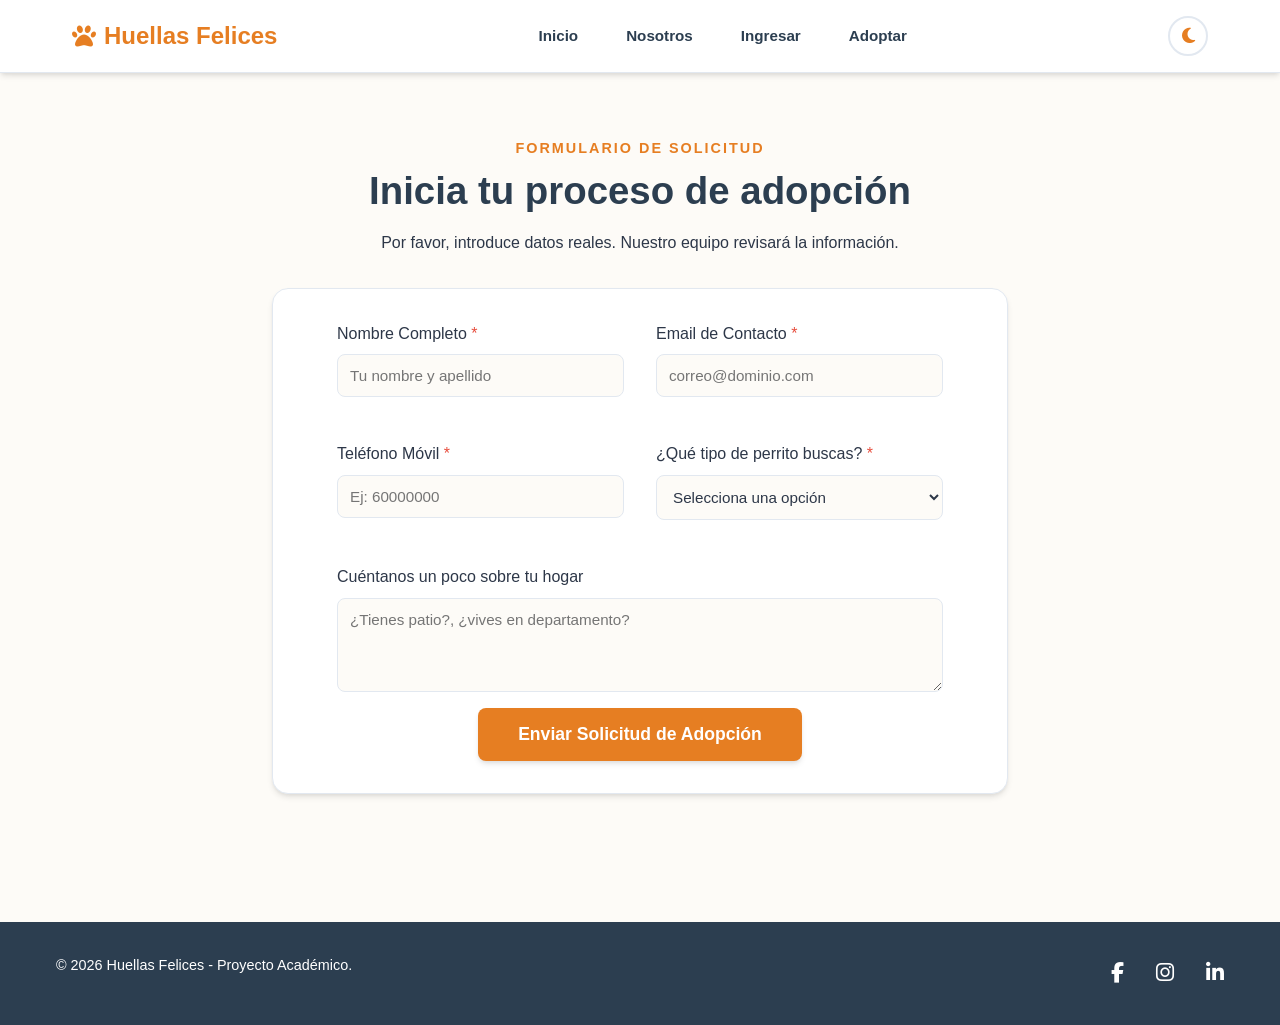
==== adoptar.html @ 3e310ec6 "adoptar" ====
<!DOCTYPE html>
<html lang="es" data-theme="light">
<head>
    <meta charset="UTF-8">
    <meta name="viewport" content="width=device-width, initial-scale=1.0">
    <meta name="description" content="Inicia tu proceso de adopción en Huellas Felices.">
    <title>Huellas Felices | Adoptar</title>
    <link rel="stylesheet" href="https://cdnjs.cloudflare.com/ajax/libs/font-awesome/6.4.0/css/all.min.css" crossorigin="anonymous" />
    <link rel="stylesheet" href="css/variables.css">
    <link rel="stylesheet" href="css/base.css">
    <link rel="stylesheet" href="css/layout.css">
    <link rel="stylesheet" href="css/components.css">
    <script defer src="js/theme.js"></script>
    <script defer src="js/auth.js"></script>
    <script defer src="js/validation.js"></script>
    <script defer src="js/main.js"></script>
</head>
<body>

    <header class="main-header">
        <div class="header-container">
            <a href="index.html" class="logo"><i class="fa-solid fa-paw"></i> Huellas Felices</a>
            <nav class="main-nav" aria-label="Navegación principal">
                <ul>
                    <li><a href="index.html#hero">Inicio</a></li>
                    <li><a href="index.html#nosotros">Nosotros</a></li>
                    <li><a href="ingresar.html" id="nav-auth-link">Ingresar</a></li>
                    <li><a href="adoptar.html">Adoptar</a></li>
                </ul>
            </nav>
            <div class="header-actions">
                <span id="user-profile" class="user-profile hidden">
                    <i class="fa-solid fa-user"></i> <span id="user-display-name"></span>
                    <button id="btn-logout" class="btn-logout" aria-label="Cerrar sesión">Salir</button>
                </span>
                <button id="theme-toggle" class="theme-toggle" aria-label="Alternar modo oscuro/claro">
                    <i class="fa-solid fa-moon"></i>
                </button>
            </div>
        </div>
    </header>

    <main class="section-padding">
        <div class="container form-container reveal-element">
            <div class="text-center">
                <span class="section-subtitle">Formulario de Solicitud</span>
                <h2>Inicia tu proceso de adopción</h2>
                <p>Por favor, introduce datos reales. Nuestro equipo revisará la información.</p>
            </div>

            <form id="adoption-form" class="main-form" novalidate>
                <div class="form-row">
                    <div class="form-group">
                        <label for="adopt-name">Nombre Completo <span class="required">*</span></label>
                        <input type="text" id="adopt-name" name="name" placeholder="Tu nombre y apellido">
                        <span class="error-message" id="error-name" aria-live="polite"></span>
                    </div>
                    <div class="form-group">
                        <label for="adopt-email">Email de Contacto <span class="required">*</span></label>
                        <input type="email" id="adopt-email" name="email" placeholder="correo@dominio.com">
                        <span class="error-message" id="error-email" aria-live="polite"></span>
                    </div>
                </div>

                <div class="form-row">
                    <div class="form-group">
                        <label for="adopt-phone">Teléfono Móvil <span class="required">*</span></label>
                        <input type="tel" id="adopt-phone" name="phone" placeholder="Ej: 60000000">
                        <span class="error-message" id="error-phone" aria-live="polite"></span>
                    </div>
                    <div class="form-group">
                        <label for="adopt-dog">¿Qué tipo de perrito buscas? <span class="required">*</span></label>
                        <select id="adopt-dog" name="dog_preference">
                            <option value="">Selecciona una opción</option>
                            <option value="cachorro">Cachorro (0 - 1 año)</option>
                            <option value="joven">Joven (1 - 4 años)</option>
                            <option value="adulto">Adulto/Senior</option>
                        </select>
                        <span class="error-message" id="error-dog" aria-live="polite"></span>
                    </div>
                </div>

                <div class="form-group">
                    <label for="adopt-msg">Cuéntanos un poco sobre tu hogar</label>
                    <textarea id="adopt-msg" name="message" rows="4" placeholder="¿Tienes patio?, ¿vives en departamento?"></textarea>
                </div>

                <div id="form-global-feedback" class="form-feedback hidden" aria-live="assertive"></div>

                <div class="text-center">
                    <button type="submit" class="btn-submit-large">Enviar Solicitud de Adopción</button>
                </div>
            </form>
        </div>
    </main>

    <footer class="main-footer">
        <div class="footer-container">
            <p>&copy; 2026 Huellas Felices - Proyecto Académico.</p>
            <nav class="social-nav">
                <a href="https://facebook.com" target="_blank" rel="noopener noreferrer"><i class="fa-brands fa-facebook-f"></i></a>
                <a href="https://instagram.com" target="_blank" rel="noopener noreferrer"><i class="fa-brands fa-instagram"></i></a>
                <a href="https://linkedin.com" target="_blank" rel="noopener noreferrer"><i class="fa-brands fa-linkedin-in"></i></a>
            </nav>
        </div>
    </footer>

</body>
</html>
---- css/variables.css ----
/* ==========================================================================
   VARIABLES GLOBALES Y DISEÑO DE TEMAS (Huellas Felices)
   ========================================================================== */

/* Tema Claro por Defecto */
:root,
html[data-theme="light"] {
    /* Colores de Marca (Cálidos y Amigables) */
    --primary-color: #e67e22;
    /* Naranja cálido principal */
    --primary-hover: #d35400;
    /* Naranja más oscuro para interacciones */
    --secondary-color: #2c3e50;
    /* Azul grisáceo para textos fuertes y contraste */
    --accent-color: #f1c40f;
    /* Amarillo/Ámbar para detalles y alertas */

    /* Colores de Fondo (Layout) */
    --bg-main: #fdfbf7;
    /* Fondo general (crema muy suave) */
    --bg-card: #ffffff;
    /* Fondo de tarjetas y contenedores */
    --bg-muted: #f5efe6;
    /* Fondo de secciones secundarias */
    --bg-highlight: #fef5ec;
    /* Fondo sutil para destacar módulos (como login) */

    /* Colores de Texto */
    --text-main: #2d3748;
    /* Texto principal (Gris oscuro, evita el negro puro) */
    --text-muted: #718096;
    /* Texto secundario o leyendas */
    --text-light: #ffffff;
    /* Texto sobre fondos oscuros o botones */

    /* Estados de Validación */
    --color-success: #2ecc71;
    /* Verde para estados válidos y éxito */
    --color-error: #e74c3c;
    /* Rojo para mensajes de error dinámicos */

    /* Efectos Visuales */
    --box-shadow: 0 4px 6px -1px rgba(0, 0, 0, 0.1), 0 2px 4px -1px rgba(0, 0, 0, 0.06);
    --shadow-hover: 0 10px 15px -3px rgba(0, 0, 0, 0.1), 0 4px 6px -2px rgba(0, 0, 0, 0.05);
    --border-color: #e2e8f0;
}

/* Tema Oscuro (Se activa dinámicamente con JavaScript) */
html[data-theme="dark"] {
    /* Colores de Marca Ajustados para Pantallas Oscuras */
    --primary-color: #ff9f43;
    /* Naranja ligeramente más brillante */
    --primary-hover: #ffb167;
    --secondary-color: #ecf0f1;
    --accent-color: #f39c12;

    /* Colores de Fondo (Invertidos para confort visual) */
    --bg-main: #121212;
    /* Fondo oscuro profundo */
    --bg-card: #1e1e1e;
    /* Gris superficie para tarjetas */
    --bg-muted: #252525;
    /* Gris para secciones alternas */
    --bg-highlight: #2c2520;
    /* Tono marrón/oscuro cálido para destacar */

    /* Colores de Texto */
    --text-main: #f3f4f6;
    /* Blanco roto para lectura cómoda */
    --text-muted: #9ca3af;
    /* Gris claro para texto secundario */
    --text-light: #121212;
    /* Texto oscuro para usar sobre botones claros */

    /* Estados de Validación Adaptados */
    --color-success: #2ea44f;
    --color-error: #ff6b6b;
    /* Rojo más claro para que resalte en fondo oscuro */

    /* Efectos Visuales Adaptados */
    --box-shadow: 0 4px 6px -1px rgba(0, 0, 0, 0.5);
    --shadow-hover: 0 10px 15px -3px rgba(0, 0, 0, 0.7);
    --border-color: #333333;
}

/* Variables Estructurales Invariables (Comunes a ambos temas) */
:root {
    /* Tipografía */
    --font-main: 'Segoe UI', Tahoma, Geneva, Verdana, sans-serif;

    /* Bordes y Esquinas (Look amigable y redondeado) */
    --border-radius-sm: 4px;
    --border-radius-md: 8px;
    --border-radius-lg: 16px;
    --border-radius-round: 50%;

    /* Transiciones del Sistema (Suavidad obligatoria para el requerimiento) */
    --transition-fast: background-color 0.2s ease, color 0.2s ease, transform 0.2s ease;
    --transition-smooth: background-color 0.4s ease, color 0.4s ease, border-color 0.4s ease, box-shadow 0.4s ease;
    --transition-reveal: opacity 0.8s ease-out, transform 0.8s ease-out;

    /* Espaciados Base (Escalabilidad del Layout) */
    --spacing-xs: 0.5rem;
    --spacing-sm: 1rem;
    --spacing-md: 2rem;
    --spacing-lg: 4rem;
}
---- css/base.css ----
/* ==========================================================================
   RESET MODERNO Y ESTILOS BASE GLOBALES (Mobile-First)
   ========================================================================== */

/* Coherencia en el cálculo de tamaños con box-sizing */
*,
*::before,
*::after {
    box-sizing: border-box;
    margin: 0;
    padding: 0;
}

/* Suavizado de scroll nativo para los anclajes internos */
html {
    scroll-behavior: smooth;
    text-size-adjust: 100%;
}

/* Configuración del cuerpo con transiciones para Modo Oscuro */
body {
    font-family: var(--font-main);
    background-color: var(--bg-main);
    color: var(--text-main);
    line-height: 1.6;
    overflow-x: hidden;
    -webkit-font-smoothing: antialiased;
    -moz-osx-font-smoothing: grayscale;
    transition: var(--transition-smooth);
}

/* Tipografía Semántica y Escalable */
h1,
h2,
h3,
h4 {
    color: var(--secondary-color);
    font-weight: 700;
    line-height: 1.2;
    transition: color 0.4s ease;
}

h1 {
    font-size: 2.2rem;
}

h2 {
    font-size: 1.8rem;
    margin-bottom: var(--spacing-sm);
}

h3 {
    font-size: 1.4rem;
    margin-bottom: var(--spacing-xs);
}

p {
    margin-bottom: var(--spacing-sm);
}

/* Elementos de Enlace e Interactivos */
a {
    color: var(--primary-color);
    text-decoration: none;
    transition: var(--transition-fast);
}

a:hover {
    color: var(--primary-hover);
}

img {
    max-width: 100%;
    height: auto;
    display: block;
}

ul {
    list-style: none;
}

/* ==========================================================================
   CLASES UTILITARIAS GLOBALES
   ========================================================================== */

/* Contenedor adaptativo centralizado */
.container {
    width: 100%;
    padding-right: var(--spacing-sm);
    padding-left: var(--spacing-sm);
    margin-right: auto;
    margin-left: auto;
}

/* Breakpoint base para escritorio en contenedores */
@media (min-width: 768px) {
    .container {
        max-width: 1140px;
        padding-right: var(--spacing-md);
        padding-left: var(--spacing-md);
    }

    h1 {
        font-size: 3rem;
    }

    h2 {
        font-size: 2.4rem;
    }
}

/* Espaciados y Alineaciones estándares */
.section-padding {
    padding: var(--spacing-md) 0;
}

@media (min-width: 768px) {
    .section-padding {
        padding: var(--spacing-lg) 0;
    }
}

.text-center {
    text-align: center;
}

.hidden {
    display: none !important;
}

/* Subtítulos de sección decorativos */
.section-subtitle {
    display: block;
    color: var(--primary-color);
    font-size: 0.9rem;
    text-transform: uppercase;
    font-weight: 700;
    letter-spacing: 2px;
    margin-bottom: var(--spacing-xs);
}

.lead-text {
    font-size: 1.1rem;
    color: var(--text-muted);
    max-width: 700px;
    margin-left: auto;
    margin-right: auto;
}

/* ==========================================================================
   HOOKS DE ANIMACIÓN (Scroll Reveal - Intersection Observer)
   ========================================================================== */

/* Estado inicial: El elemento está oculto y desplazado hacia abajo */
.reveal-element {
    opacity: 0;
    transform: translateY(30px);
    transition: var(--transition-reveal);
    will-change: transform, opacity;
    /* Optimización de rendimiento para GPU */
}

/* Estado activo: Se inyecta mediante JS cuando entra en el Viewport */
.reveal-element.revealed {
    opacity: 1;
    transform: translateY(0);
}
---- css/layout.css ----
/* ==========================================================================
   ESTRUCTURA DE CONTENEDORES Y LAYOUT (Mobile-First)
   ========================================================================== */

/* --- 1. ENCABEZADO PRINCIPAL (HEADER) --- */
.main-header {
    background-color: var(--bg-card);
    border-bottom: 1px solid var(--border-color);
    position: sticky;
    top: 0;
    z-index: 1000;
    /* Asegura que se mantenga sobre el carrusel */
    box-shadow: var(--box-shadow);
    transition: var(--transition-smooth);
}

.header-container {
    display: flex;
    flex-direction: column;
    align-items: center;
    gap: var(--spacing-sm);
    padding: var(--spacing-sm);
    max-width: 1200px;
    margin: 0 auto;
}

.logo {
    font-size: 1.5rem;
    font-weight: 800;
    color: var(--primary-color);
    display: flex;
    align-items: center;
    gap: 0.5rem;
}

/* Navegación móvil */
.main-nav ul {
    display: flex;
    gap: var(--spacing-sm);
    flex-wrap: wrap;
    justify-content: center;
}

.main-nav a {
    font-weight: 600;
    color: var(--secondary-color);
    padding: 0.25rem 0.5rem;
    font-size: 0.95rem;
}

.main-nav a:hover {
    color: var(--primary-color);
}

/* Acciones del Header (Perfil, Botón de Tema) */
.header-actions {
    display: flex;
    align-items: center;
    gap: var(--spacing-sm);
}

/* Ajustes de Layout para Escritorio (Header) */
@media (min-width: 768px) {
    .header-container {
        flex-direction: row;
        justify-content: space-between;
        padding: var(--spacing-sm) var(--spacing-md);
    }

    .main-nav ul {
        gap: var(--spacing-md);
    }
}


/* --- 2. SECCIÓN DESTACADA DE AUTENTICACIÓN --- */
.highlight-bg {
    background-color: var(--bg-highlight);
    transition: var(--transition-smooth);
}

.auth-wrapper {
    display: flex;
    justify-content: center;
    align-items: center;
    min-height: 400px;
}


/* --- 3. MAQUETACIÓN DE FORMULARIOS RECOLECTORES --- */
.form-container {
    max-width: 800px;
    margin: 0 auto;
}

.main-form {
    background-color: var(--bg-card);
    padding: var(--spacing-md);
    border-radius: var(--border-radius-lg);
    box-shadow: var(--box-shadow);
    border: 1px solid var(--border-color);
    margin-top: var(--spacing-md);
    transition: var(--transition-smooth);
}

/* Grid dinámico para los campos del formulario */
.form-row {
    display: grid;
    grid-template-columns: 1fr;
    /* 1 Sola columna en dispositivos móviles */
    gap: var(--spacing-sm);
    margin-bottom: var(--spacing-sm);
}

.form-group {
    display: flex;
    flex-direction: column;
    gap: var(--spacing-xs);
}

/* Transformación a 2 columnas en pantallas medianas/grandes */
@media (min-width: 768px) {
    .main-form {
        padding: var(--spacing-md) var(--spacing-lg);
    }

    .form-row {
        grid-template-columns: repeat(2, 1fr);
        /* 2 Columnas idénticas en Escritorio */
        gap: var(--spacing-md);
    }
}


/* --- 4. PIE DE PÁGINA SEMÁNTICO (FOOTER) --- */
.main-footer {
    background-color: var(--secondary-color);
    color: #ffffff;
    /* El footer mantiene contraste fijo */
    padding: var(--spacing-md) 0;
    margin-top: var(--spacing-lg);
}

.footer-container {
    display: flex;
    flex-direction: column;
    align-items: center;
    gap: var(--spacing-sm);
    max-width: 1200px;
    margin: 0 auto;
    padding: 0 var(--spacing-sm);
    text-align: center;
    font-size: 0.9rem;
}

.social-nav {
    display: flex;
    gap: var(--spacing-md);
}

.social-nav a {
    color: #ffffff;
    font-size: 1.3rem;
    display: inline-block;
    transition: var(--transition-fast);
}

.social-nav a:hover {
    color: var(--primary-color);
    transform: translateY(-3px);
    /* Pequeño salto interactivo */
}

/* Ajustes de Layout para Escritorio (Footer) */
@media (min-width: 768px) {
    .footer-container {
        flex-direction: row;
        justify-content: space-between;
        text-align: left;
    }
}
---- css/components.css ----
/* ==========================================================================
   ESTILOS DE COMPONENTES AISLADOS (Huellas Felices)
   ========================================================================== */

/* --- 1. COMPONENTE: BOTONES --- */
.btn-cta,
.btn-submit,
.btn-submit-large {
    display: inline-block;
    background-color: var(--primary-color);
    color: #ffffff;
    font-weight: 700;
    border: none;
    border-radius: var(--border-radius-md);
    cursor: pointer;
    text-align: center;
    transition: var(--transition-fast);
}

.btn-cta {
    padding: 0.8rem 1.8rem;
    font-size: 1rem;
    box-shadow: 0 4px 15px rgba(230, 126, 34, 0.4);
}

.btn-cta:hover {
    background-color: var(--primary-hover);
    color: #ffffff;
    transform: translateY(-2px);
}

.btn-submit {
    width: 100%;
    padding: 0.75rem;
    font-size: 1rem;
}

.btn-submit:hover {
    background-color: var(--primary-hover);
}

.btn-submit-large {
    padding: 1rem 2.5rem;
    font-size: 1.1rem;
    margin-top: var(--spacing-sm);
    box-shadow: var(--box-shadow);
}

.btn-submit-large:hover {
    background-color: var(--primary-hover);
    transform: translateY(-2px);
    box-shadow: var(--shadow-hover);
}

/* Conmutador de Tema (Claro/Oscuro) */
.theme-toggle {
    background: none;
    border: 2px solid var(--border-color);
    color: var(--primary-color);
    width: 40px;
    height: 40px;
    border-radius: var(--border-radius-round);
    cursor: pointer;
    display: flex;
    align-items: center;
    justify-content: center;
    font-size: 1.1rem;
    transition: var(--transition-smooth);
}

.theme-toggle:hover {
    background-color: var(--primary-color);
    color: #ffffff;
    border-color: var(--primary-color);
}

/* Botón de Salida (Logout) */
.btn-logout {
    background-color: transparent;
    border: 1px solid var(--color-error);
    color: var(--color-error);
    padding: 0.2rem 0.6rem;
    border-radius: var(--border-radius-sm);
    font-size: 0.8rem;
    cursor: pointer;
    font-weight: 600;
    margin-left: 0.5rem;
    transition: var(--transition-fast);
}

.btn-logout:hover {
    background-color: var(--color-error);
    color: #ffffff;
}


/* --- 2. COMPONENTE: CARRUSEL HERO (FADE SLIDER NATIVO) --- */
.hero-carousel {
    position: relative;
    width: 100%;
    height: 60vh;
    /* Altura adaptativa en móviles */
    min-height: 400px;
    overflow: hidden;
    background-color: #000;
    /* Evita destellos blancos durante transiciones */
}

.carousel-track-container {
    width: 100%;
    height: 100%;
}

.carousel-track {
    position: relative;
    width: 100%;
    height: 100%;
}

.carousel-slide {
    position: absolute;
    top: 0;
    left: 0;
    width: 100%;
    height: 100%;
    opacity: 0;
    z-index: 1;
    transition: opacity 0.8s ease-in-out;
    /* Transición suave requerida */
}

.carousel-slide.active {
    opacity: 1;
    z-index: 2;
}

.carousel-slide img {
    width: 100%;
    height: 100%;
    object-fit: cover;
    /* Recorte inteligente adaptativo */
    filter: brightness(55%);
    /* Filtro oscuro para garantizar contraste de texto */
}

/* Captions / Textos del Hero */
.carousel-caption {
    position: absolute;
    top: 50%;
    left: 50%;
    transform: translate(-50%, -50%);
    width: 85%;
    max-width: 800px;
    color: #ffffff;
    text-align: center;
    z-index: 3;
}

.carousel-caption h1 {
    color: #ffffff;
    margin-bottom: var(--spacing-sm);
    text-shadow: 0 2px 10px rgba(0, 0, 0, 0.5);
}

.carousel-caption p {
    font-size: 1.1rem;
    margin-bottom: var(--spacing-md);
    text-shadow: 0 2px 8px rgba(0, 0, 0, 0.5);
}

/* Flechas de Navegación */
.carousel-btn {
    position: absolute;
    top: 50%;
    transform: translateY(-50%);
    background-color: rgba(255, 255, 255, 0.2);
    color: #ffffff;
    border: none;
    width: 45px;
    height: 45px;
    border-radius: var(--border-radius-round);
    cursor: pointer;
    font-size: 1.2rem;
    z-index: 10;
    display: flex;
    align-items: center;
    justify-content: center;
    transition: var(--transition-fast);
}

.carousel-btn:hover {
    background-color: var(--primary-color);
}

.btn-prev {
    left: var(--spacing-sm);
}

.btn-next {
    right: var(--spacing-sm);
}

@media (min-width: 768px) {
    .hero-carousel {
        height: 75vh;
    }

    .carousel-caption p {
        font-size: 1.3rem;
    }

    .btn-prev {
        left: var(--spacing-md);
    }

    .btn-next {
        right: var(--spacing-md);
    }
}


/* --- 3. COMPONENTE: MÓDULO DE PROPUESTA DE VALOR --- */
.value-proposition {
    background-color: var(--bg-card);
    padding: var(--spacing-md);
    border-radius: var(--border-radius-lg);
    box-shadow: var(--box-shadow);
    margin-top: var(--spacing-md);
    border-left: 5px solid var(--primary-color);
    transition: var(--transition-smooth);
}

.highlight-text {
    font-size: 1.4rem;
    font-weight: 700;
    color: var(--primary-color);
    margin-bottom: var(--spacing-xs);
}


/* --- 4. COMPONENTE: TARJETA DE AUTENTICACIÓN (LOGIN/REGISTRO) --- */
.auth-box-container {
    background-color: var(--bg-card);
    width: 100%;
    max-width: 450px;
    border-radius: var(--border-radius-lg);
    box-shadow: var(--box-shadow);
    border: 1px solid var(--border-color);
    overflow: hidden;
    transition: var(--transition-smooth);
}

.auth-tabs {
    display: flex;
    background-color: var(--bg-muted);
    border-bottom: 1px solid var(--border-color);
    transition: var(--transition-smooth);
}

.auth-tab {
    flex: 1;
    padding: 1rem;
    background: none;
    border: none;
    font-size: 1rem;
    font-weight: 600;
    color: var(--text-muted);
    cursor: pointer;
    transition: var(--transition-fast);
}

.auth-tab.active {
    background-color: var(--bg-card);
    color: var(--primary-color);
    border-bottom: 2px solid var(--primary-color);
}

.auth-form {
    padding: var(--spacing-md);
    display: none;
    /* Oculto por defecto */
}

.auth-form.active-form {
    display: block;
    /* Solo se renderiza el formulario activo */
}

.auth-form h3 {
    text-align: center;
    margin-bottom: var(--spacing-sm);
}

.success-icon {
    font-size: 3.5rem;
    color: var(--color-success);
    margin-bottom: var(--spacing-sm);
}

.info-text {
    color: var(--text-muted);
    font-size: 0.95rem;
    margin-top: var(--spacing-xs);
}

.user-profile {
    display: flex;
    align-items: center;
    font-size: 0.9rem;
    font-weight: 600;
    color: var(--text-main);
    background-color: var(--bg-muted);
    padding: 0.3rem 0.6rem;
    border-radius: var(--border-radius-md);
}


/* --- 5. COMPONENTE: INPUTS Y MENSAJES DE ERROR --- */
input[type="text"],
input[type="email"],
input[type="password"],
input[type="tel"],
select,
textarea {
    width: 100%;
    padding: 0.75rem;
    border: 1px solid var(--border-color);
    border-radius: var(--border-radius-md);
    background-color: var(--bg-main);
    color: var(--text-main);
    font-family: var(--font-main);
    font-size: 0.95rem;
    transition: var(--transition-fast);
}

/* Estados de Enfoque (Focus) */
input:focus,
select:focus,
textarea:focus {
    outline: none;
    border-color: var(--primary-color);
    box-shadow: 0 0 0 3px rgba(230, 126, 34, 0.2);
}

.required {
    color: var(--color-error);
}

/* Clases de Control Dinámico inyectadas por JS */
input.invalid,
select.invalid {
    border-color: var(--color-error) !important;
    background-color: rgba(231, 76, 60, 0.03);
}

input.valid,
select.valid {
    border-color: var(--color-success) !important;
    background-color: rgba(46, 204, 113, 0.03);
}

/* Espacio reservado para el mensaje de error para evitar saltos bruscos en el DOM */
.error-message {
    color: var(--color-error);
    font-size: 0.8rem;
    font-weight: 600;
    min-height: 18px;
    display: block;
    margin-top: 2px;
}

/* Feedback Global Post-Envío */
.form-feedback {
    padding: 1rem;
    border-radius: var(--border-radius-md);
    margin-bottom: var(--spacing-sm);
    font-weight: 600;
    text-align: center;
}

.form-feedback.success {
    background-color: rgba(46, 204, 113, 0.15);
    color: var(--color-success);
    border: 1px solid var(--color-success);
}
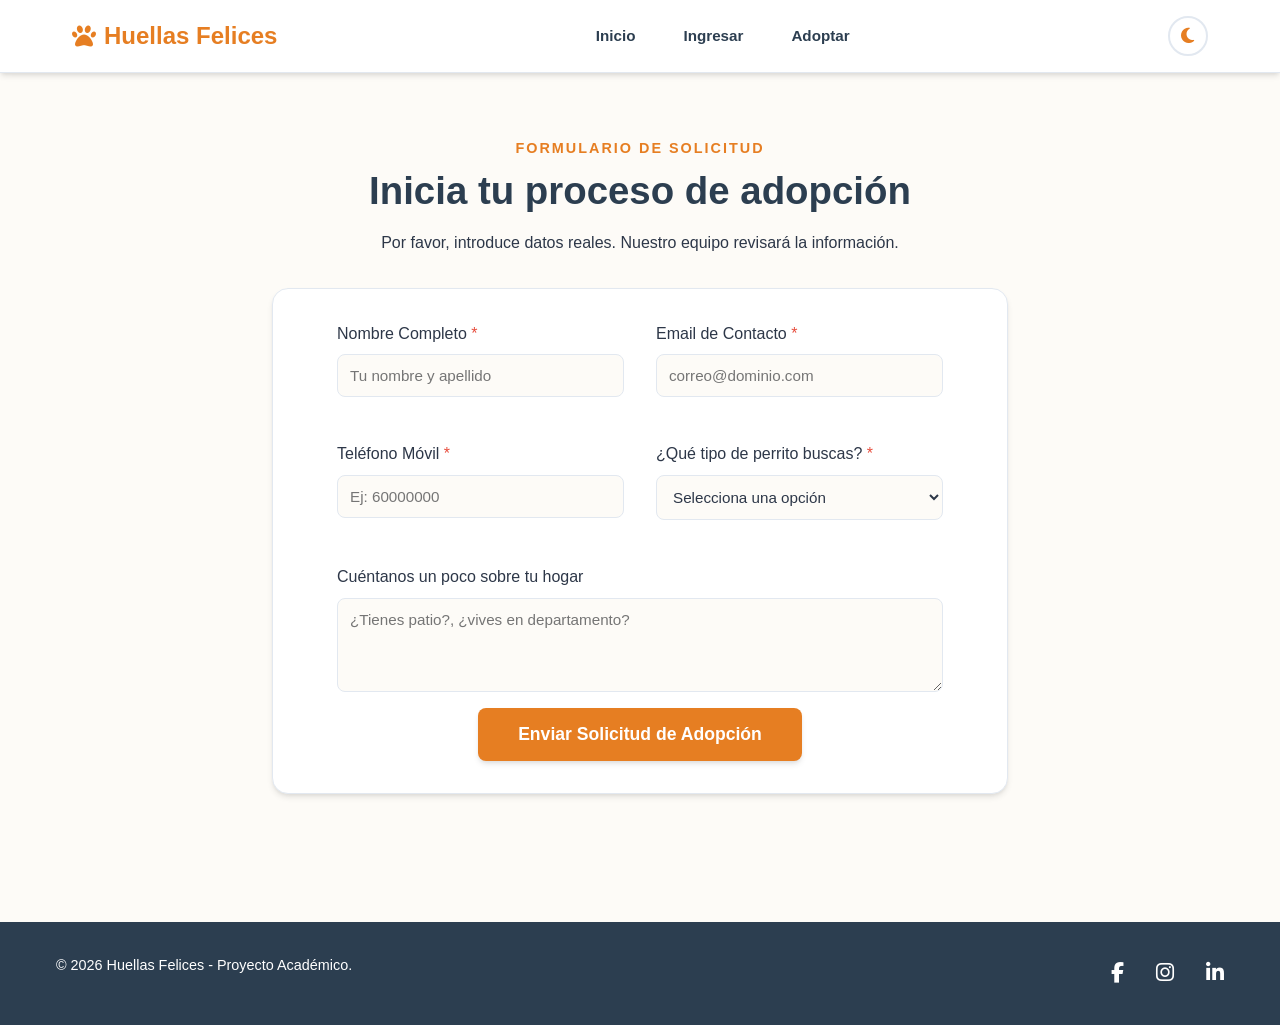
==== commit f37d5ec0: "nous" ====
--- a/adoptar.html
+++ b/adoptar.html
@@ -1,11 +1,13 @@
 <!DOCTYPE html>
 <html lang="es" data-theme="light">
+
 <head>
     <meta charset="UTF-8">
     <meta name="viewport" content="width=device-width, initial-scale=1.0">
     <meta name="description" content="Inicia tu proceso de adopción en Huellas Felices.">
     <title>Huellas Felices | Adoptar</title>
-    <link rel="stylesheet" href="https://cdnjs.cloudflare.com/ajax/libs/font-awesome/6.4.0/css/all.min.css" crossorigin="anonymous" />
+    <link rel="stylesheet" href="https://cdnjs.cloudflare.com/ajax/libs/font-awesome/6.4.0/css/all.min.css"
+        crossorigin="anonymous" />
     <link rel="stylesheet" href="css/variables.css">
     <link rel="stylesheet" href="css/base.css">
     <link rel="stylesheet" href="css/layout.css">
@@ -15,6 +17,7 @@
     <script defer src="js/validation.js"></script>
     <script defer src="js/main.js"></script>
 </head>
+
 <body>
 
     <header class="main-header">
@@ -23,7 +26,6 @@
             <nav class="main-nav" aria-label="Navegación principal">
                 <ul>
                     <li><a href="index.html#hero">Inicio</a></li>
-                    <li><a href="index.html#nosotros">Nosotros</a></li>
                     <li><a href="ingresar.html" id="nav-auth-link">Ingresar</a></li>
                     <li><a href="adoptar.html">Adoptar</a></li>
                 </ul>
@@ -82,7 +84,8 @@
 
                 <div class="form-group">
                     <label for="adopt-msg">Cuéntanos un poco sobre tu hogar</label>
-                    <textarea id="adopt-msg" name="message" rows="4" placeholder="¿Tienes patio?, ¿vives en departamento?"></textarea>
+                    <textarea id="adopt-msg" name="message" rows="4"
+                        placeholder="¿Tienes patio?, ¿vives en departamento?"></textarea>
                 </div>
 
                 <div id="form-global-feedback" class="form-feedback hidden" aria-live="assertive"></div>
@@ -98,12 +101,16 @@
         <div class="footer-container">
             <p>&copy; 2026 Huellas Felices - Proyecto Académico.</p>
             <nav class="social-nav">
-                <a href="https://facebook.com" target="_blank" rel="noopener noreferrer"><i class="fa-brands fa-facebook-f"></i></a>
-                <a href="https://instagram.com" target="_blank" rel="noopener noreferrer"><i class="fa-brands fa-instagram"></i></a>
-                <a href="https://linkedin.com" target="_blank" rel="noopener noreferrer"><i class="fa-brands fa-linkedin-in"></i></a>
+                <a href="https://facebook.com" target="_blank" rel="noopener noreferrer"><i
+                        class="fa-brands fa-facebook-f"></i></a>
+                <a href="https://instagram.com" target="_blank" rel="noopener noreferrer"><i
+                        class="fa-brands fa-instagram"></i></a>
+                <a href="https://linkedin.com" target="_blank" rel="noopener noreferrer"><i
+                        class="fa-brands fa-linkedin-in"></i></a>
             </nav>
         </div>
     </footer>
 
 </body>
+
 </html>
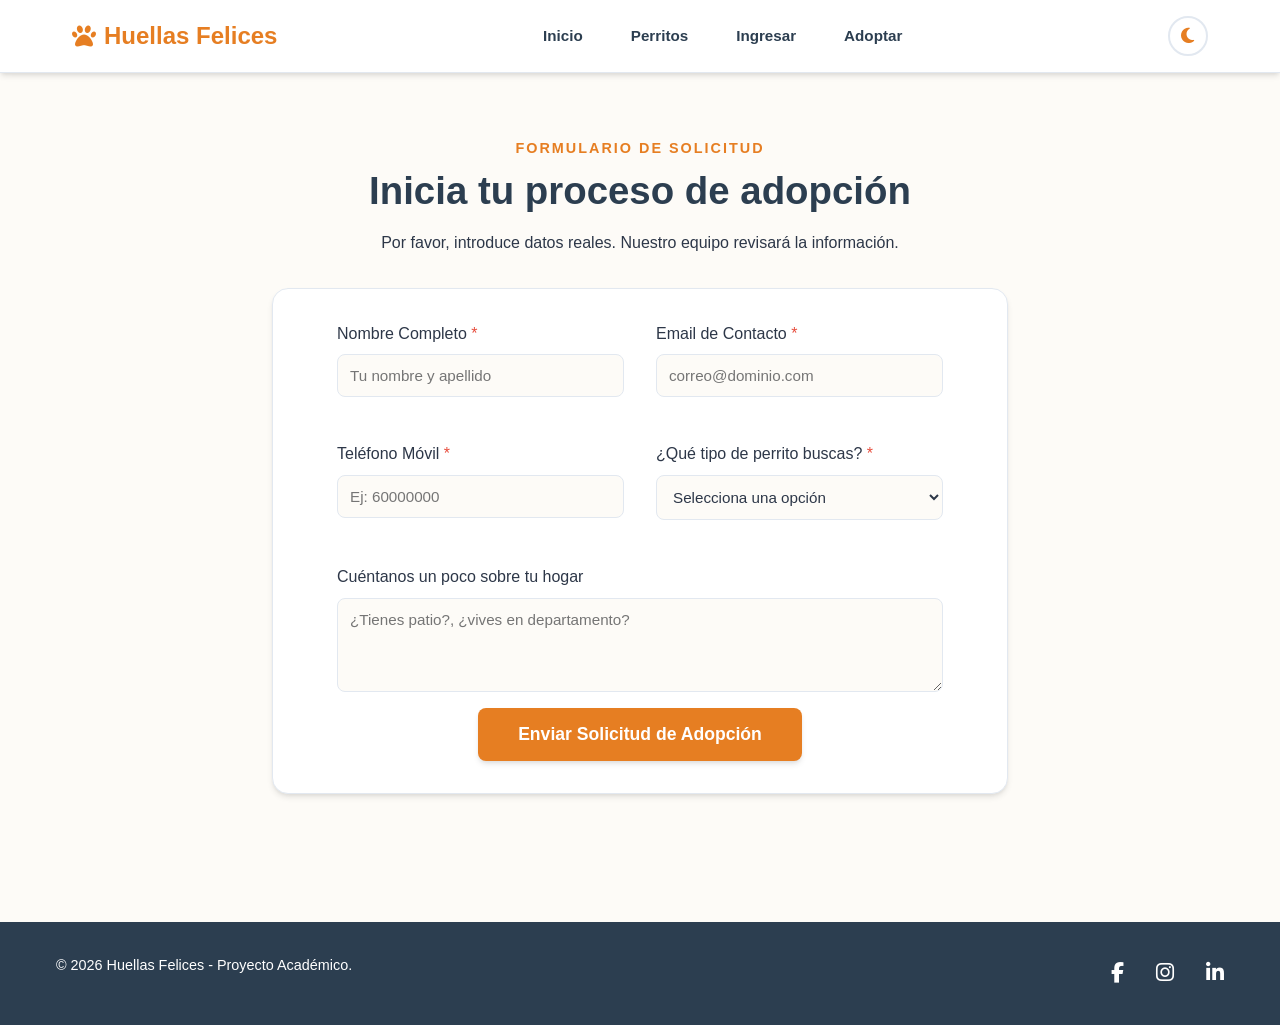
==== commit 1cf4b0e0: "actualizacion" ====
--- a/adoptar.html
+++ b/adoptar.html
@@ -26,6 +26,7 @@
             <nav class="main-nav" aria-label="Navegación principal">
                 <ul>
                     <li><a href="index.html#hero">Inicio</a></li>
+                    <li><a href="perros.html">Perritos</a></li>
                     <li><a href="ingresar.html" id="nav-auth-link">Ingresar</a></li>
                     <li><a href="adoptar.html">Adoptar</a></li>
                 </ul>
--- a/css/components.css
+++ b/css/components.css
@@ -382,4 +382,99 @@
     background-color: rgba(46, 204, 113, 0.15);
     color: var(--color-success);
     border: 1px solid var(--color-success);
+}
+
+/* Rejilla de tarjetas */
+.dogs-grid {
+    display: grid;
+    grid-template-columns: repeat(auto-fit, minmax(300px, 1fr));
+    gap: 2rem;
+    margin-top: 2.5rem;
+}
+
+/* Tarjeta individual */
+.dog-card {
+    background-color: var(--card-bg, #ffffff);
+    border-radius: 12px;
+    overflow: hidden;
+    box-shadow: 0 4px 15px rgba(0, 0, 0, 0.05);
+    transition: transform 0.3s ease, box-shadow 0.3s ease;
+}
+
+.dog-card:hover {
+    transform: translateY(-5px);
+    box-shadow: 0 8px 25px rgba(0, 0, 0, 0.1);
+}
+
+/* Contenedor de Imagen y Badge */
+.dog-image-container {
+    position: relative;
+    height: 240px;
+}
+
+.dog-image-container img {
+    width: 100%;
+    height: 100%;
+    object-fit: cover;
+}
+
+.dog-badge {
+    position: absolute;
+    top: 1rem;
+    right: 1rem;
+    padding: 0.4rem 1rem;
+    border-radius: 50px;
+    font-size: 0.85rem;
+    font-weight: bold;
+    color: #fff;
+}
+
+.badge-puppy { background-color: #3498db; }
+.badge-young { background-color: #2ecc71; }
+.badge-adult { background-color: #f39c12; }
+
+/* Contenido de texto */
+.dog-card-content {
+    padding: 1.5rem;
+}
+
+.dog-features {
+    list-style: none;
+    padding: 0;
+    margin: 1rem 0;
+    font-size: 0.95rem;
+}
+
+.dog-features li {
+    margin-bottom: 0.5rem;
+}
+
+.dog-features i {
+    color: var(--primary-color);
+    margin-right: 0.5rem;
+    width: 18px;
+}
+
+.dog-description {
+    font-size: 0.9rem;
+    line-height: 1.5;
+    margin-bottom: 1.5rem;
+    color: var(--text-muted, #666);
+}
+
+/* Botón de Adopción */
+.btn-card-adopt {
+    display: block;
+    text-align: center;
+    background-color: var(--primary-color);
+    color: white;
+    padding: 0.8rem;
+    border-radius: 8px;
+    text-decoration: none;
+    font-weight: bold;
+    transition: background-color 0.2s ease;
+}
+
+.btn-card-adopt:hover {
+    background-color: var(--primary-dark, #d35400);
 }
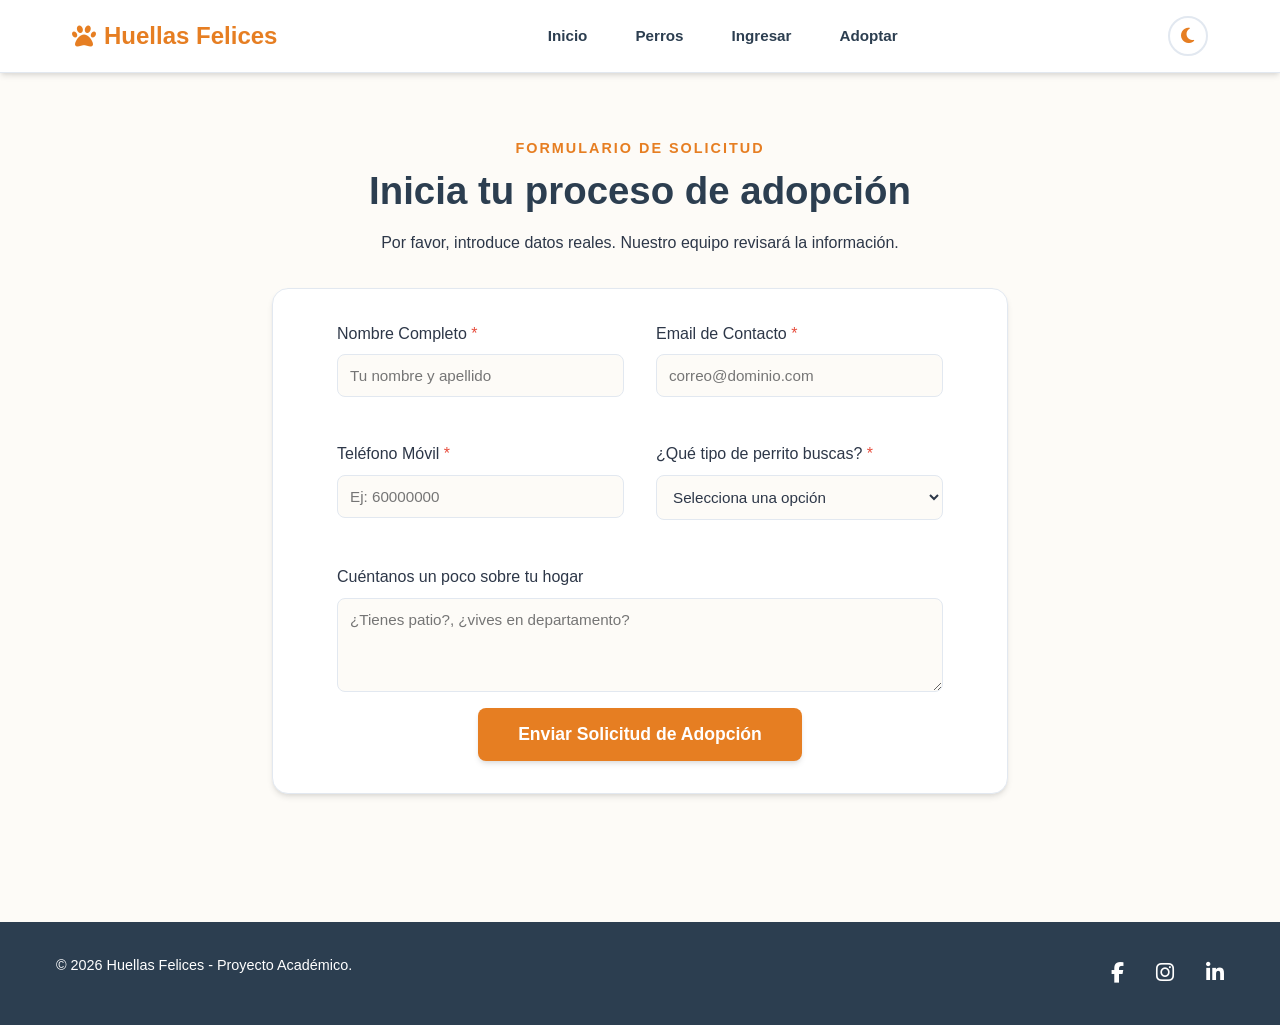
==== commit 4a0cb3fc: "burger" ====
--- a/adoptar.html
+++ b/adoptar.html
@@ -23,14 +23,23 @@
     <header class="main-header">
         <div class="header-container">
             <a href="index.html" class="logo"><i class="fa-solid fa-paw"></i> Huellas Felices</a>
-            <nav class="main-nav" aria-label="Navegación principal">
+
+            <!-- BOTÓN HAMBURGUESA: Invisible en PC, visible en móviles -->
+            <button id="menu-toggle-btn" class="menu-toggle-btn" aria-label="Abrir menú de navegación"
+                aria-expanded="false">
+                <i class="fa-solid fa-bars"></i>
+            </button>
+
+            <!-- Se añade el id="main-nav" para controlarlo desde JavaScript -->
+            <nav id="main-nav" class="main-nav" aria-label="Navegación principal">
                 <ul>
-                    <li><a href="index.html#hero">Inicio</a></li>
-                    <li><a href="perros.html">Perritos</a></li>
+                    <li><a href="index.html">Inicio</a></li>
+                    <li><a href="perros.html">Perros</a></li>
                     <li><a href="ingresar.html" id="nav-auth-link">Ingresar</a></li>
                     <li><a href="adoptar.html">Adoptar</a></li>
                 </ul>
             </nav>
+
             <div class="header-actions">
                 <span id="user-profile" class="user-profile hidden">
                     <i class="fa-solid fa-user"></i> <span id="user-display-name"></span>
--- a/css/layout.css
+++ b/css/layout.css
@@ -178,4 +178,93 @@
         justify-content: space-between;
         text-align: left;
     }
+}
+
+/* ==========================================================================
+   ESTILOS DEL COMPONENTE NAV RESPONSIVO
+   ========================================================================== */
+
+/* Por defecto en Escritorio (PC) el botón es invisible */
+.menu-toggle-btn {
+    display: none;
+    background: none;
+    border: none;
+    color: var(--text-color, #333);
+    font-size: 1.5rem;
+    cursor: pointer;
+    padding: 0.5rem;
+    transition: color 0.2s ease;
+}
+
+.menu-toggle-btn:hover {
+    color: var(--primary-color);
+}
+
+/* Media Query para Tablets y Celulares (Pantallas angostas) */
+@media (max-width: 768px) {
+    .main-header {
+        position: relative; /* Bloque de contención para el menú absoluto */
+    }
+
+    /* Mostrar botón hamburguesa */
+    .menu-toggle-btn {
+        display: block;
+        order: 2; /* Forzar orden posicional al lado de las acciones */
+    }
+
+    .header-actions {
+        order: 3;
+    }
+
+    /* Transformar el menú de navegación en un panel flotante desplegable */
+    .main-nav {
+        display: none; /* Oculto por defecto */
+        position: absolute;
+        top: 100%; /* Se posiciona exactamente debajo del header */
+        left: 0;
+        width: 100%;
+        background-color: var(--header-bg, #ffffff);
+        border-top: 1px solid rgba(0, 0, 0, 0.05);
+        box-shadow: 0 8px 16px rgba(0, 0, 0, 0.1);
+        padding: 1.5rem 0;
+        z-index: 999;
+    }
+
+    /* Clase que inyecta JavaScript al hacer click */
+    .main-nav.nav-open {
+        display: block;
+        animation: slideDownMenu 0.25s ease-out forwards;
+    }
+
+    /* Reestructurar la lista horizontal de PC a vertical para celular */
+    .main-nav ul {
+        flex-direction: column;
+        align-items: center;
+        gap: 1.2rem;
+        padding: 0;
+        margin: 0;
+    }
+
+    .main-nav ul li {
+        width: 100%;
+        text-align: center;
+    }
+
+    .main-nav ul li a {
+        display: block;
+        padding: 0.6rem 0;
+        font-size: 1.1rem;
+    }
+}
+
+/* Animación de entrada fluida para el menú desplegable */
+@keyframes slideDownMenu {
+    from {
+        opacity: 0;
+        transform: translateY(-10px);
+    }
+    to {
+        opacity: 1;
+        transform: translateY(0);
+    }
 }
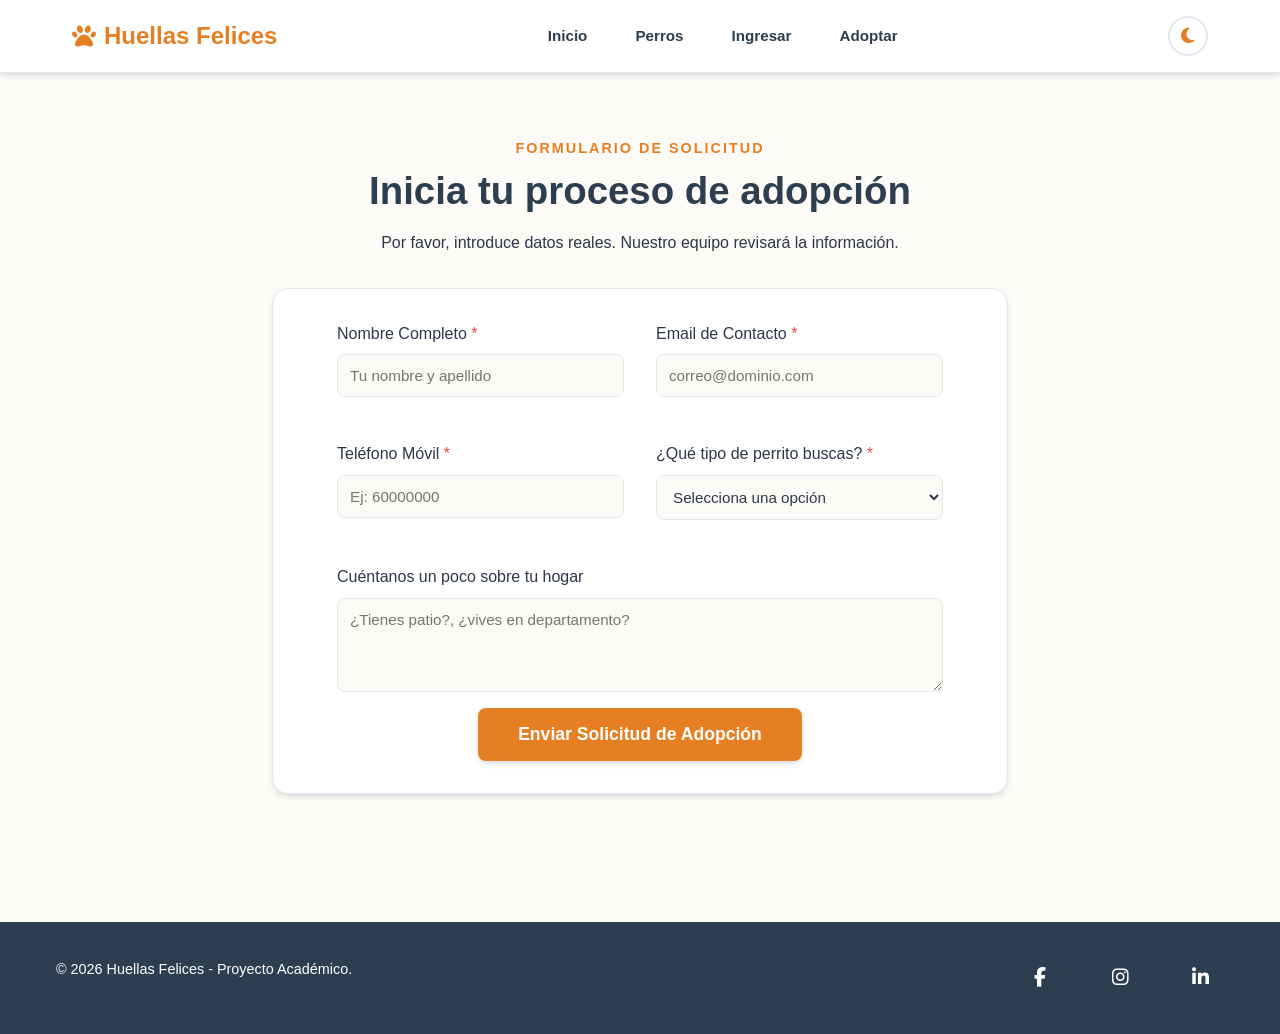
==== commit d6eaeb90: "retoque24" ====
--- a/adoptar.html
+++ b/adoptar.html
@@ -6,8 +6,9 @@
     <meta name="viewport" content="width=device-width, initial-scale=1.0">
     <meta name="description" content="Inicia tu proceso de adopción en Huellas Felices.">
     <title>Huellas Felices | Adoptar</title>
+    <link rel="preconnect" href="https://cdnjs.cloudflare.com" crossorigin>
     <link rel="stylesheet" href="https://cdnjs.cloudflare.com/ajax/libs/font-awesome/6.4.0/css/all.min.css"
-        crossorigin="anonymous" />
+        crossorigin="anonymous" media="print" onload="this.media='all'" />
     <link rel="stylesheet" href="css/variables.css">
     <link rel="stylesheet" href="css/base.css">
     <link rel="stylesheet" href="css/layout.css">
@@ -111,11 +112,14 @@
         <div class="footer-container">
             <p>&copy; 2026 Huellas Felices - Proyecto Académico.</p>
             <nav class="social-nav">
-                <a href="https://facebook.com" target="_blank" rel="noopener noreferrer"><i
+                <a href="https://facebook.com" target="_blank" rel="noopener noreferrer"
+                    aria-label="Visita nuestro Facebook"><i
                         class="fa-brands fa-facebook-f"></i></a>
-                <a href="https://instagram.com" target="_blank" rel="noopener noreferrer"><i
+                <a href="https://instagram.com" target="_blank" rel="noopener noreferrer"
+                    aria-label="Visita nuestro Instagram"><i
                         class="fa-brands fa-instagram"></i></a>
-                <a href="https://linkedin.com" target="_blank" rel="noopener noreferrer"><i
+                <a href="https://linkedin.com" target="_blank" rel="noopener noreferrer"
+                    aria-label="Visita nuestro LinkedIn"><i
                         class="fa-brands fa-linkedin-in"></i></a>
             </nav>
         </div>
@@ -123,4 +127,4 @@
 
 </body>
 
-</html>+</html>
--- a/css/layout.css
+++ b/css/layout.css
@@ -14,11 +14,13 @@
     transition: var(--transition-smooth);
 }
 
+/* Modificado: Ahora fluye como fila por defecto en móviles */
 .header-container {
     display: flex;
-    flex-direction: column;
-    align-items: center;
-    gap: var(--spacing-sm);
+    flex-direction: row;
+    flex-wrap: wrap;
+    justify-content: space-between;
+    align-items: center;
     padding: var(--spacing-sm);
     max-width: 1200px;
     margin: 0 auto;
@@ -33,7 +35,7 @@
     gap: 0.5rem;
 }
 
-/* Navegación móvil */
+/* Navegación móvil base */
 .main-nav ul {
     display: flex;
     gap: var(--spacing-sm);
@@ -59,16 +61,36 @@
     gap: var(--spacing-sm);
 }
 
-/* Ajustes de Layout para Escritorio (Header) */
+/* --- AJUSTES DE LAYOUT PARA ESCRITORIO (PC) --- */
 @media (min-width: 768px) {
     .header-container {
+        flex-wrap: nowrap;
+        padding: var(--spacing-sm) var(--spacing-md);
+    }
+
+    /* Reseteo estricto de posiciones móviles para pantallas grandes */
+    .logo { 
+        order: 0; 
+    }
+    
+    .main-nav { 
+        order: 0;
+        display: block !important;
+        position: static;
+        width: auto;
+        box-shadow: none;
+        border: none;
+        padding: 0;
+    }
+
+    .main-nav ul {
         flex-direction: row;
-        justify-content: space-between;
-        padding: var(--spacing-sm) var(--spacing-md);
-    }
-
-    .main-nav ul {
         gap: var(--spacing-md);
+    }
+
+    .header-actions { 
+        order: 0; 
+        margin-left: 0; 
     }
 }
 
@@ -136,7 +158,6 @@
 .main-footer {
     background-color: var(--secondary-color);
     color: #ffffff;
-    /* El footer mantiene contraste fijo */
     padding: var(--spacing-md) 0;
     margin-top: var(--spacing-lg);
 }
@@ -160,18 +181,20 @@
 
 .social-nav a {
     color: #ffffff;
-    font-size: 1.3rem;
-    display: inline-block;
+    font-size: 1.2rem;
+    min-width: 48px;
+    min-height: 48px;
+    display: inline-flex;
+    align-items: center;
+    justify-content: center;
     transition: var(--transition-fast);
 }
 
 .social-nav a:hover {
     color: var(--primary-color);
     transform: translateY(-3px);
-    /* Pequeño salto interactivo */
-}
-
-/* Ajustes de Layout para Escritorio (Footer) */
+}
+
 @media (min-width: 768px) {
     .footer-container {
         flex-direction: row;
@@ -180,19 +203,51 @@
     }
 }
 
+/* Optimización del Footer en Modo Oscuro */
+[data-theme="dark"] .main-footer {
+    background-color: #1a1a1a;          
+    border-top: 1px solid var(--border-color, #2d2d2d);       
+}
+
+[data-theme="dark"] .main-footer p {
+    color: #e0e0e0 !important;
+}
+
+[data-theme="dark"] .social-nav a {
+    color: #e0e0e0 !important;
+    background-color: #2d2d2d;          
+    display: inline-flex;
+    align-items: center;
+    justify-content: center;
+    width: 48px;
+    height: 48px;
+    border-radius: 50%;
+    transition: var(--transition-fast);
+}
+
+[data-theme="dark"] .social-nav a:hover {
+    background-color: var(--primary-color, #ff8400); 
+    color: #ffffff !important;          
+}
+
+
 /* ==========================================================================
-   ESTILOS DEL COMPONENTE NAV RESPONSIVO
+   ESTILOS DEL COMPONENTE NAV RESPONSIVO (MÓVIL)
    ========================================================================== */
 
 /* Por defecto en Escritorio (PC) el botón es invisible */
 .menu-toggle-btn {
     display: none;
+    min-width: 48px;
+    min-height: 48px;
+    align-items: center;
+    justify-content: center;
     background: none;
     border: none;
     color: var(--text-color, #333);
     font-size: 1.5rem;
     cursor: pointer;
-    padding: 0.5rem;
+    padding: 0;
     transition: color 0.2s ease;
 }
 
@@ -200,43 +255,49 @@
     color: var(--primary-color);
 }
 
-/* Media Query para Tablets y Celulares (Pantallas angostas) */
+/* Media Query exclusivo para pantallas angostas */
 @media (max-width: 768px) {
     .main-header {
-        position: relative; /* Bloque de contención para el menú absoluto */
-    }
-
-    /* Mostrar botón hamburguesa */
+        position: relative;
+    }
+
+    /* CONTROL DE ORDEN VISUAL EN LA MISMA LÍNEA */
+    .logo {
+        order: 1; /* Logotipo a la izquierda */
+    }
+
+    .header-actions {
+        order: 2;
+        margin-left: auto; /* Empuja el botón de modo oscuro hacia la derecha */
+        gap: 0.3rem;
+    }
+
     .menu-toggle-btn {
-        display: block;
-        order: 2; /* Forzar orden posicional al lado de las acciones */
-    }
-
-    .header-actions {
-        order: 3;
-    }
-
-    /* Transformar el menú de navegación en un panel flotante desplegable */
+        display: inline-flex; /* Se hace visible */
+        order: 3;        /* Se posiciona inmediatamente al lado del modo oscuro */
+        margin-left: 0.4rem; 
+    }
+
+    /* El menú desplegable se va abajo ocupando el 100% */
     .main-nav {
-        display: none; /* Oculto por defecto */
+        display: none; 
         position: absolute;
-        top: 100%; /* Se posiciona exactamente debajo del header */
+        top: 100%; 
         left: 0;
         width: 100%;
-        background-color: var(--header-bg, #ffffff);
+        background-color: var(--bg-card, #ffffff);
         border-top: 1px solid rgba(0, 0, 0, 0.05);
         box-shadow: 0 8px 16px rgba(0, 0, 0, 0.1);
         padding: 1.5rem 0;
         z-index: 999;
-    }
-
-    /* Clase que inyecta JavaScript al hacer click */
+        order: 4; /* Forzado a envolver en la parte inferior */
+    }
+
     .main-nav.nav-open {
         display: block;
         animation: slideDownMenu 0.25s ease-out forwards;
     }
 
-    /* Reestructurar la lista horizontal de PC a vertical para celular */
     .main-nav ul {
         flex-direction: column;
         align-items: center;
@@ -257,7 +318,11 @@
     }
 }
 
-/* Animación de entrada fluida para el menú desplegable */
+/* Elimina el espacio fantasma del li cuando el botón Ingresar se oculta */
+.main-nav ul li:has(#nav-auth-link.hidden) {
+    display: none;
+}
+
 @keyframes slideDownMenu {
     from {
         opacity: 0;
@@ -267,4 +332,4 @@
         opacity: 1;
         transform: translateY(0);
     }
-}+}
--- a/css/components.css
+++ b/css/components.css
@@ -178,6 +178,8 @@
     border: none;
     width: 45px;
     height: 45px;
+    min-width: 48px;
+    min-height: 48px;
     border-radius: var(--border-radius-round);
     cursor: pointer;
     font-size: 1.2rem;
@@ -248,6 +250,7 @@
     border: 1px solid var(--border-color);
     overflow: hidden;
     transition: var(--transition-smooth);
+    text-align: center; /* Asegura el centrado de elementos internos */
 }
 
 .auth-tabs {
@@ -278,12 +281,33 @@
 .auth-form {
     padding: var(--spacing-md);
     display: none;
-    /* Oculto por defecto */
+    text-align: left; /* Mantiene los inputs del formulario alineados a la izquierda */
+}
+
+/* El botón de "Iniciar Sesión / Registrarse" sí ocupa todo el ancho */
+.auth-form .btn-submit {
+    margin-top: 1.5rem; 
+    width: 100%;        
+    display: block;     
+}
+
+/* El botón "Ir al formulario" (Post-Login) ahora tiene ancho propio y se centra */
+.auth-box-container .btn-cta,
+.auth-box-container .btn-submit-large {
+    display: block;
+    width: fit-content;          /* El ancho se adapta al texto del botón */
+    min-width: 240px;            /* Evita que se encoja demasiado */
+    margin: 1.5rem auto 0.5rem auto; /* El 'auto' a los lados lo centra perfectamente */
+    padding: 0.8rem 2rem;        /* Margen interno para que respire el texto */
+}
+
+/* Separación de los grupos del formulario */
+.auth-form .form-group {
+    margin-bottom: 1.2rem; 
 }
 
 .auth-form.active-form {
     display: block;
-    /* Solo se renderiza el formulario activo */
 }
 
 .auth-form h3 {
@@ -295,23 +319,37 @@
     font-size: 3.5rem;
     color: var(--color-success);
     margin-bottom: var(--spacing-sm);
+    display: block;
 }
 
 .info-text {
     color: var(--text-muted);
     font-size: 0.95rem;
     margin-top: var(--spacing-xs);
+    display: block;
 }
 
 .user-profile {
-    display: flex;
+    display: inline-flex; /* Cambiado a inline-flex para que no rompa el centrado */
     align-items: center;
+    justify-content: center;
     font-size: 0.9rem;
     font-weight: 600;
     color: var(--text-main);
     background-color: var(--bg-muted);
-    padding: 0.3rem 0.6rem;
+    padding: 0.4rem 0.8rem;
     border-radius: var(--border-radius-md);
+    margin-top: var(--spacing-xs);
+}
+
+/* ==========================================================================
+   SOLUCIÓN AL BORDE INFERIOR POST-LOGIN (Caja más larga)
+   ========================================================================== */
+.auth-box-container > :last-child,
+.auth-form > :last-child,
+.auth-box-container a:last-of-type,
+.auth-box-container button:last-of-type {
+    margin-bottom: 1.8rem !important; /* Espaciado final perfecto con el borde */
 }
 
 
@@ -477,4 +515,28 @@
 
 .btn-card-adopt:hover {
     background-color: var(--primary-dark, #d35400);
-}+    color: #ffebdc !important; /* Un tono crema / naranja pastel muy claro de alta visibilidad */
+    text-decoration: none;
+}
+
+
+/* ==========================================================================
+   >>> INYECTADO: OPTIMIZACIÓN DE TARJETAS DE PERROS EN MODO OSCURO <<<
+   ========================================================================== */
+[data-theme="dark"] .dog-card {
+    background-color: #242424 !important; /* Cambia el contenedor blanco a gris oscuro */
+    border: 1px solid #3d3d3d !important;
+    box-shadow: 0 4px 15px rgba(0, 0, 0, 0.4) !important;
+}
+
+[data-theme="dark"] .dog-card-content h3 {
+    color: #ffffff !important; /* El nombre del perro se vuelve blanco puro */
+}
+
+[data-theme="dark"] .dog-features li {
+    color: #e0e0e0 !important; /* Los iconos y texto de raza/edad pasan a un gris muy legible */
+}
+
+[data-theme="dark"] .dog-description {
+    color: #b3b3b3 !important; /* La descripción pasa a un gris claro suave que no cansa la vista */
+}
